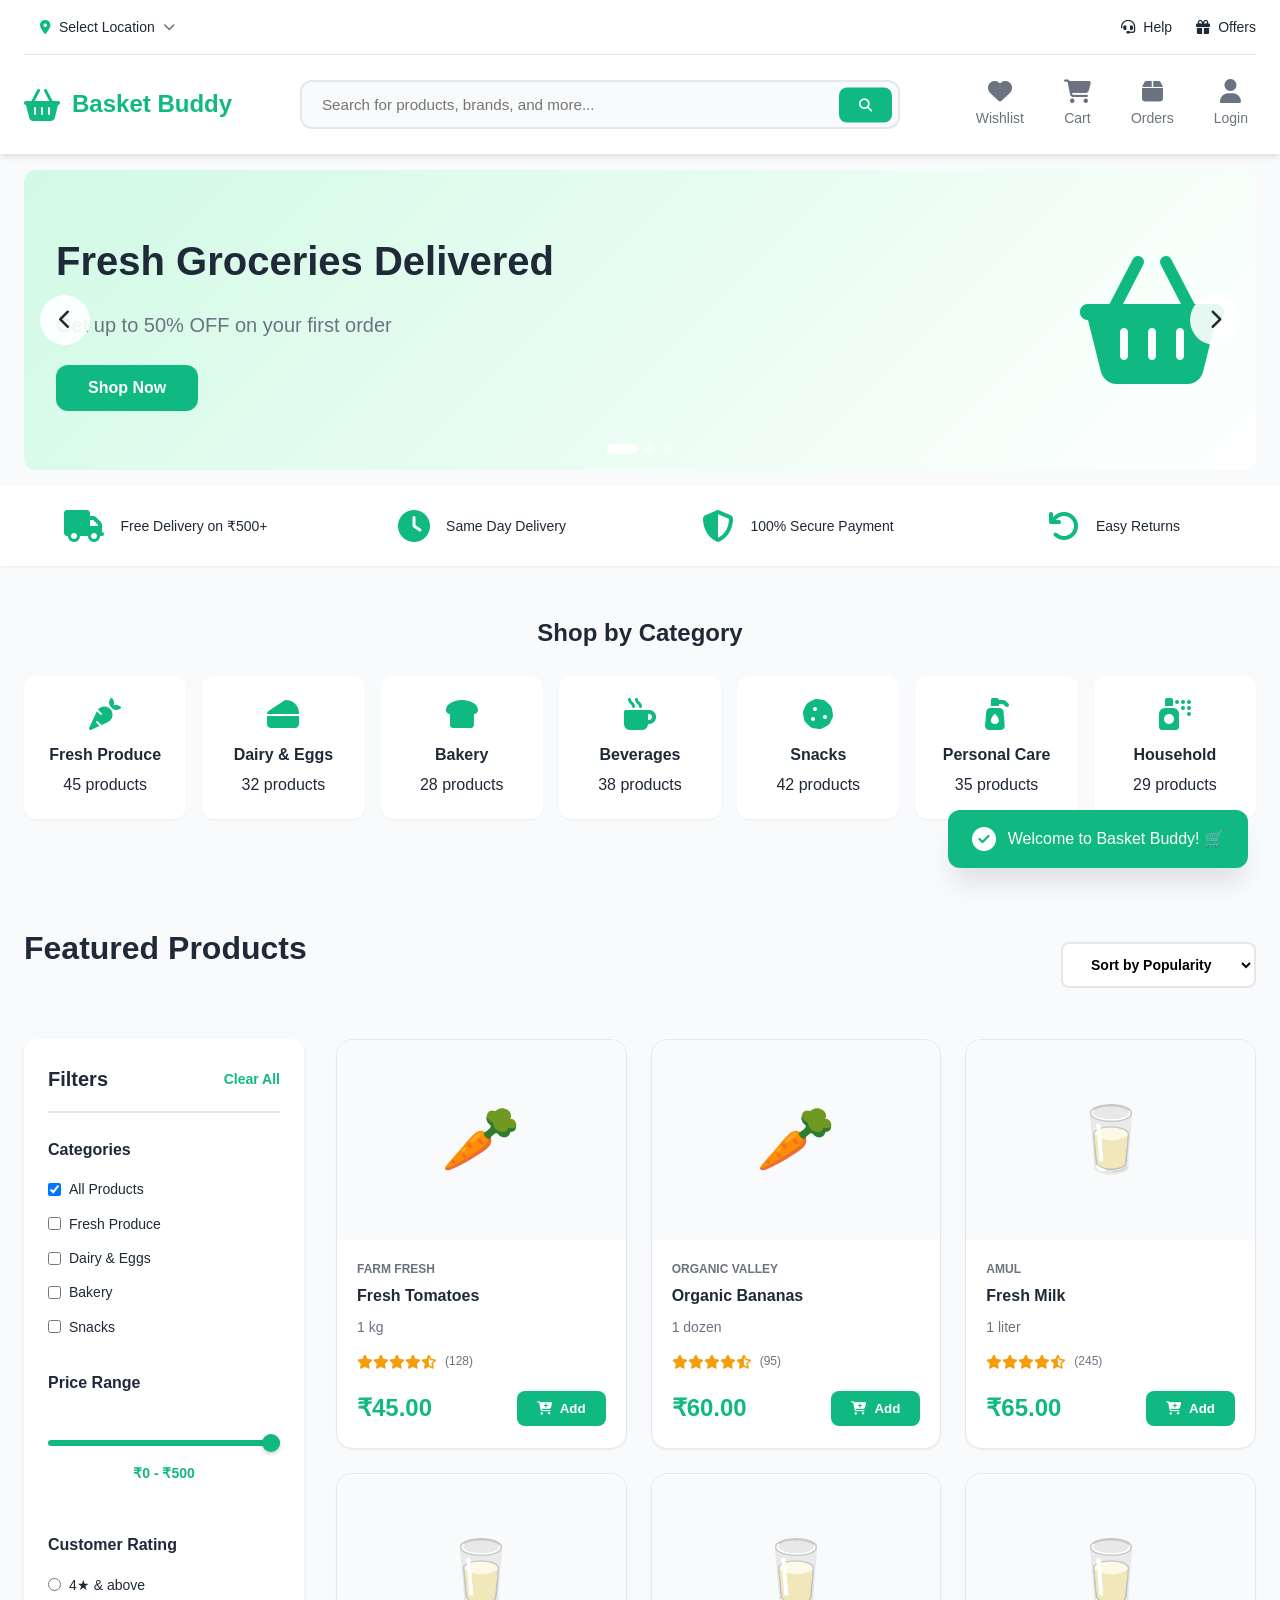
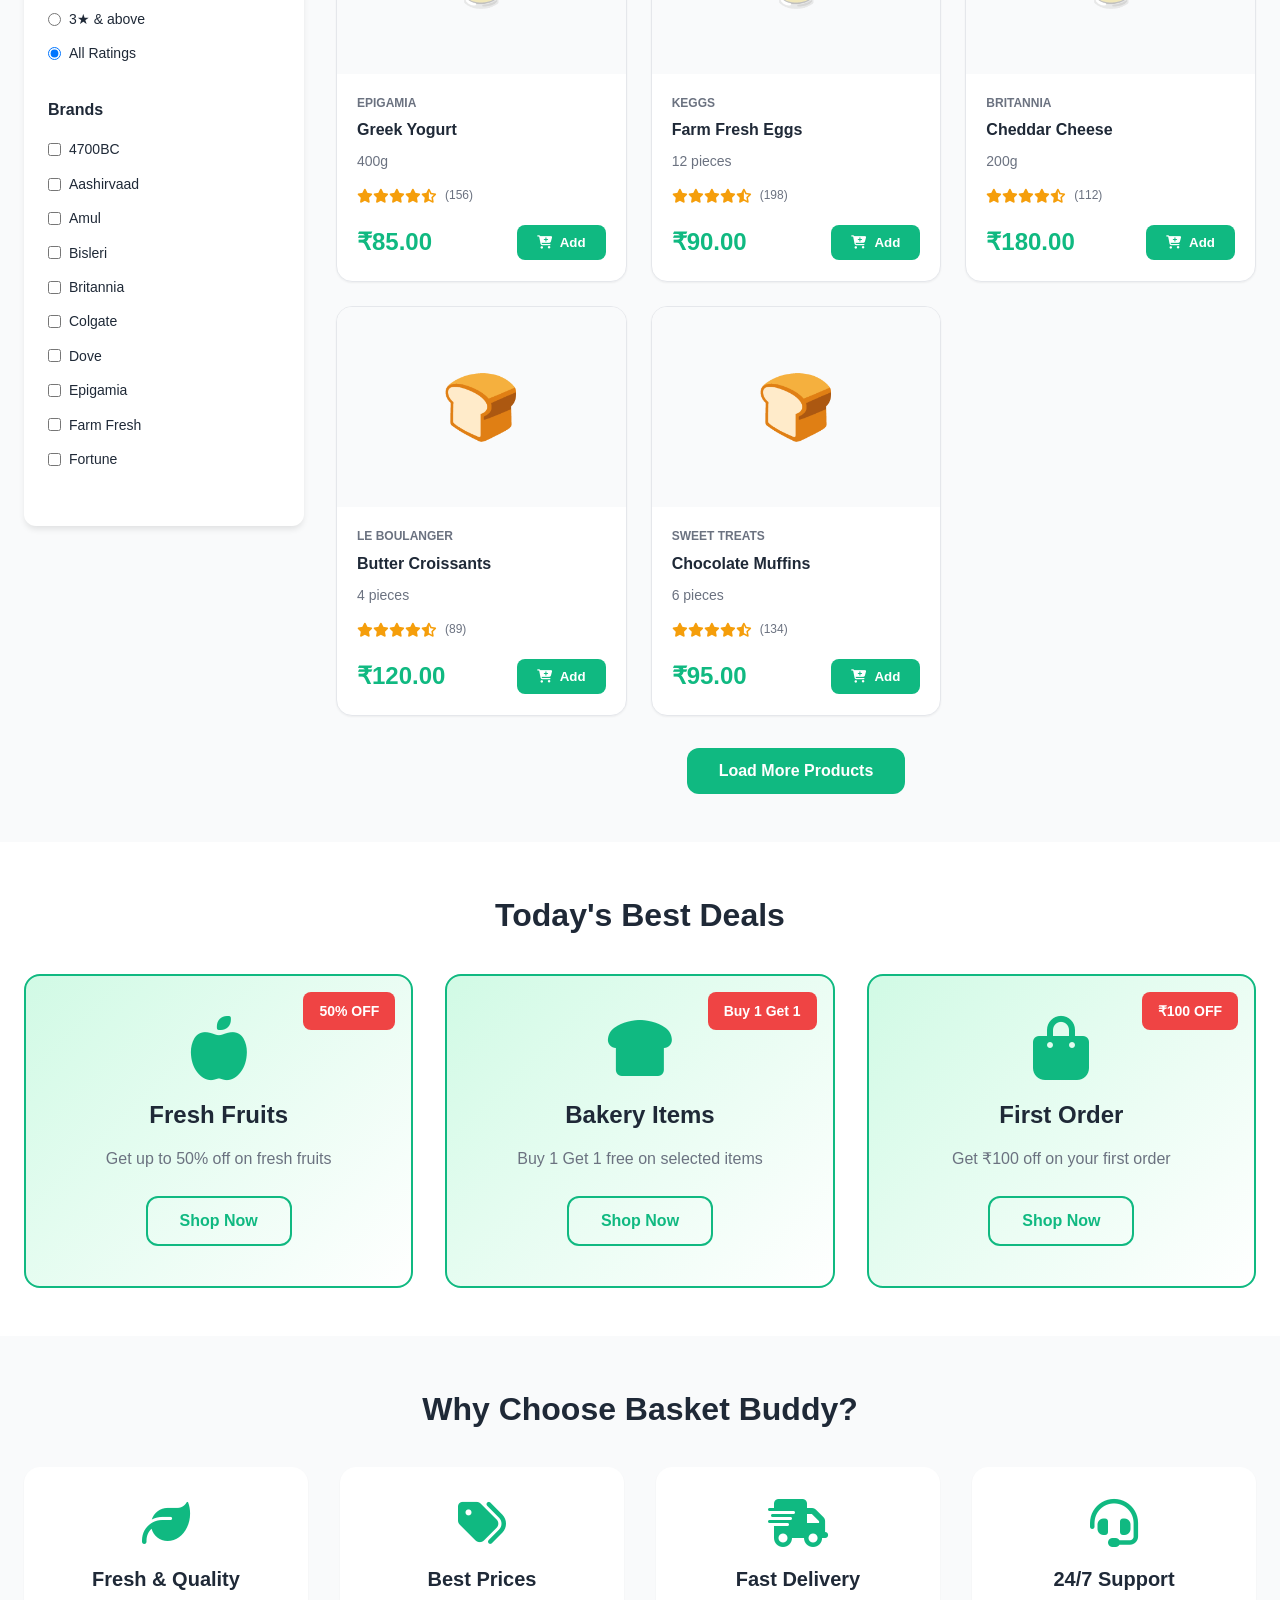
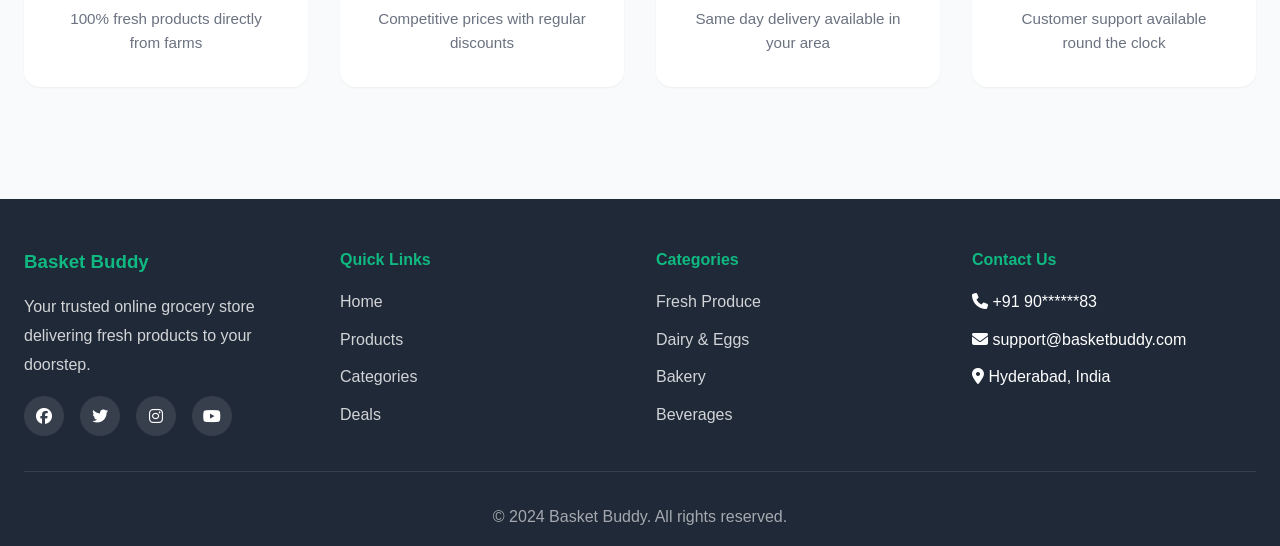
==== index.html @ c28a3bf9 "Initial commit: BasketBuddy e-commerce application" ====
<!DOCTYPE html>
<html lang="en">
<head>
    <meta charset="UTF-8">
    <meta name="viewport" content="width=device-width, initial-scale=1.0">
    <title>Basket Buddy - Your Online Grocery Store</title>
    <link rel="stylesheet" href="css/style.css">
    <link rel="stylesheet" href="css/enhanced-features.css">
    <link rel="stylesheet" href="https://cdnjs.cloudflare.com/ajax/libs/font-awesome/6.4.0/css/all.min.css">
</head>
<body>
    <!-- Header -->
    <header class="header">
        <div class="container">
            <!-- Top Bar with Location -->
            <div class="top-bar">
                <div class="location-selector" id="locationSelector">
                    <i class="fas fa-map-marker-alt"></i>
                    <span id="selectedLocation">Select Location</span>
                    <i class="fas fa-chevron-down"></i>
                </div>
                <div class="top-links">
                    <a href="#" class="top-link"><i class="fas fa-headset"></i> Help</a>
                    <a href="#" class="top-link"><i class="fas fa-gift"></i> Offers</a>
                </div>
            </div>
            
            <div class="header-content">
                <div class="logo">
                    <i class="fas fa-shopping-basket"></i>
                    <span>Basket Buddy</span>
                </div>
                
                <div class="search-bar">
                    <input type="text" id="searchInput" placeholder="Search for products, brands, and more...">
                    <button class="search-btn"><i class="fas fa-search"></i></button>
                </div>
                
                <nav class="nav-links">
                    <a href="#" class="nav-link" id="wishlistLink">
                        <i class="fas fa-heart"></i>
                        <span>Wishlist</span>
                        <span class="wishlist-badge" id="wishlistBadge">0</span>
                    </a>
                    <a href="cart.html" class="nav-link">
                        <i class="fas fa-shopping-cart"></i>
                        <span>Cart</span>
                        <span class="cart-badge" id="cartBadge">0</span>
                    </a>
                    <a href="orders.html" class="nav-link">
                        <i class="fas fa-box"></i>
                        <span>Orders</span>
                    </a>
                    <a href="#" class="nav-link" id="profileLink">
                        <i class="fas fa-user"></i>
                        <span id="userNameDisplay">Login</span>
                    </a>
                </nav>
            </div>
        </div>
    </header>

    <!-- Location Modal -->
    <div class="modal" id="locationModal">
        <div class="modal-content">
            <div class="modal-header">
                <h3>Select Your Location</h3>
                <button class="modal-close" onclick="closeLocationModal()">&times;</button>
            </div>
            <div class="modal-body">
                <div class="location-search">
                    <input type="text" id="locationSearch" placeholder="Search for area, street name...">
                    <button class="btn-primary"><i class="fas fa-search"></i></button>
                </div>
                <div class="popular-locations">
                    <h4>Popular Locations</h4>
                    <div class="location-list">
                        <div class="location-item" onclick="selectLocation('Hyderabad, Telangana')">
                            <i class="fas fa-map-marker-alt"></i>
                            <span>Hyderabad, Telangana</span>
                        </div>
                        <div class="location-item" onclick="selectLocation('Mumbai, Maharashtra')">
                            <i class="fas fa-map-marker-alt"></i>
                            <span>Mumbai, Maharashtra</span>
                        </div>
                        <div class="location-item" onclick="selectLocation('Delhi, NCR')">
                            <i class="fas fa-map-marker-alt"></i>
                            <span>Delhi, NCR</span>
                        </div>
                        <div class="location-item" onclick="selectLocation('Bangalore, Karnataka')">
                            <i class="fas fa-map-marker-alt"></i>
                            <span>Bangalore, Karnataka</span>
                        </div>
                        <div class="location-item" onclick="selectLocation('Pune, Maharashtra')">
                            <i class="fas fa-map-marker-alt"></i>
                            <span>Pune, Maharashtra</span>
                        </div>
                        <div class="location-item" onclick="selectLocation('Chennai, Tamil Nadu')">
                            <i class="fas fa-map-marker-alt"></i>
                            <span>Chennai, Tamil Nadu</span>
                        </div>
                    </div>
                </div>
            </div>
        </div>
    </div>

    <!-- Promotional Banner Carousel -->
    <section class="banner-carousel">
        <div class="container">
            <div class="carousel-container">
                <div class="carousel-track" id="carouselTrack">
                    <div class="carousel-slide active">
                        <div class="banner-content">
                            <div class="banner-text">
                                <h2>Fresh Groceries Delivered</h2>
                                <p>Get up to 50% OFF on your first order</p>
                                <button class="btn-primary">Shop Now</button>
                            </div>
                            <div class="banner-image">
                                <i class="fas fa-shopping-basket" style="font-size: 8rem; color: var(--primary-color);"></i>
                            </div>
                        </div>
                    </div>
                    <div class="carousel-slide">
                        <div class="banner-content">
                            <div class="banner-text">
                                <h2>Farm Fresh Vegetables</h2>
                                <p>Directly from farms to your doorstep</p>
                                <button class="btn-primary">Explore</button>
                            </div>
                            <div class="banner-image">
                                <i class="fas fa-carrot" style="font-size: 8rem; color: #f59e0b;"></i>
                            </div>
                        </div>
                    </div>
                    <div class="carousel-slide">
                        <div class="banner-content">
                            <div class="banner-text">
                                <h2>Premium Dairy Products</h2>
                                <p>100% pure and fresh daily essentials</p>
                                <button class="btn-primary">Buy Now</button>
                            </div>
                            <div class="banner-image">
                                <i class="fas fa-cheese" style="font-size: 8rem; color: #8b5cf6;"></i>
                            </div>
                        </div>
                    </div>
                </div>
                <button class="carousel-btn prev" onclick="moveCarousel(-1)">
                    <i class="fas fa-chevron-left"></i>
                </button>
                <button class="carousel-btn next" onclick="moveCarousel(1)">
                    <i class="fas fa-chevron-right"></i>
                </button>
                <div class="carousel-dots" id="carouselDots"></div>
            </div>
        </div>
    </section>

    <!-- Quick Features Bar -->
    <section class="quick-features">
        <div class="container">
            <div class="features-row">
                <div class="feature-item">
                    <i class="fas fa-truck"></i>
                    <span>Free Delivery on ₹500+</span>
                </div>
                <div class="feature-item">
                    <i class="fas fa-clock"></i>
                    <span>Same Day Delivery</span>
                </div>
                <div class="feature-item">
                    <i class="fas fa-shield-alt"></i>
                    <span>100% Secure Payment</span>
                </div>
                <div class="feature-item">
                    <i class="fas fa-undo"></i>
                    <span>Easy Returns</span>
                </div>
            </div>
        </div>
    </section>

    <!-- Categories Section -->
    <section class="categories-section">
        <div class="container">
            <h2 class="section-title">Shop by Category</h2>
            <div class="categories-grid" id="categoriesGrid">
                <!-- Categories will be loaded dynamically -->
                
                <div class="category-card skeleton"></div>
                <div class="category-card skeleton"></div>
                <div class="category-card skeleton"></div>
            </div>
        </div>
    </section>

    <!-- Featured Products with Filters -->
    <section class="products-section">
        <div class="container">
            <div class="section-header">
                <h2 class="section-title">Featured Products</h2>
                <div class="sort-filter-controls">
                    <button class="filter-toggle-btn" onclick="toggleFilterSidebar()">
                        <i class="fas fa-filter"></i> Filters
                    </button>
                    <div class="sort-dropdown">
                        <select id="sortSelect" onchange="sortProducts(this.value)">
                            <option value="popularity">Sort by Popularity</option>
                            <option value="price-low">Price: Low to High</option>
                            <option value="price-high">Price: High to Low</option>
                            <option value="rating">Customer Rating</option>
                            <option value="newest">Newest First</option>
                        </select>
                    </div>
                </div>
            </div>
            
            <div class="products-container">
                <!-- Filter Sidebar -->
                <aside class="filter-sidebar" id="filterSidebar">
                    <div class="filter-header">
                        <h3>Filters</h3>
                        <button class="clear-filters" onclick="clearAllFilters()">Clear All</button>
                    </div>
                    
                    <!-- Category Filter -->
                    <div class="filter-group">
                        <h4>Categories</h4>
                        <div class="filter-options" id="categoryFilters">
                            <label class="filter-option">
                                <input type="checkbox" value="all" checked onchange="filterByCategory()">
                                <span>All Products</span>
                            </label>
                            <label class="filter-option">
                                <input type="checkbox" value="1" onchange="filterByCategory()">
                                <span>Fresh Produce</span>
                            </label>
                            <label class="filter-option">
                                <input type="checkbox" value="2" onchange="filterByCategory()">
                                <span>Dairy & Eggs</span>
                            </label>
                            <label class="filter-option">
                                <input type="checkbox" value="3" onchange="filterByCategory()">
                                <span>Bakery</span>
                            </label>
                            <label class="filter-option">
                                <input type="checkbox" value="6" onchange="filterByCategory()">
                                <span>Snacks</span>
                            </label>
                        </div>
                    </div>
                    
                    <!-- Price Range Filter -->
                    <div class="filter-group">
                        <h4>Price Range</h4>
                        <div class="price-range-slider">
                            <input type="range" id="priceRange" min="0" max="500" value="500" oninput="updatePriceRange()">
                            <div class="price-range-values">
                                <span>₹0 - ₹<span id="priceValue">500</span></span>
                            </div>
                        </div>
                    </div>
                    
                    <!-- Rating Filter -->
                    <div class="filter-group">
                        <h4>Customer Rating</h4>
                        <div class="filter-options">
                            <label class="filter-option">
                                <input type="radio" name="rating" value="4" onchange="filterByRating(this.value)">
                                <span>4★ & above</span>
                            </label>
                            <label class="filter-option">
                                <input type="radio" name="rating" value="3" onchange="filterByRating(this.value)">
                                <span>3★ & above</span>
                            </label>
                            <label class="filter-option">
                                <input type="radio" name="rating" value="0" checked onchange="filterByRating(this.value)">
                                <span>All Ratings</span>
                            </label>
                        </div>
                    </div>
                    
                    <!-- Brand Filter -->
                    <div class="filter-group">
                        <h4>Brands</h4>
                        <div class="filter-options" id="brandFilters">
                            <!-- Will be populated dynamically -->
                        </div>
                    </div>
                </aside>
                
                <!-- Products Grid -->
                <div class="products-main">
                    <div class="products-grid" id="productsGrid">
                        <!-- Products will be loaded dynamically -->
                        <div class="product-card skeleton"></div>
                        <div class="product-card skeleton"></div>
                        <div class="product-card skeleton"></div>
                        <div class="product-card skeleton"></div>
                    </div>
                    <div class="load-more-container">
                        <button class="btn-primary" id="loadMoreBtn">Load More Products</button>
                    </div>
                </div>
            </div>
        </div>
    </section>
    
    <!-- Recently Viewed Products -->
    <section class="recently-viewed-section" id="recentlyViewedSection" style="display: none;">
        <div class="container">
            <h2 class="section-title">Recently Viewed</h2>
            <div class="products-slider" id="recentlyViewedGrid">
                <!-- Recently viewed products will be loaded here -->
            </div>
        </div>
    </section>

    <!-- Deals Section -->
    <section class="deals-section">
        <div class="container">
            <h2 class="section-title">Today's Best Deals</h2>
            <div class="deals-grid">
                <div class="deal-card">
                    <div class="deal-badge">50% OFF</div>
                    <i class="fas fa-apple-alt deal-icon"></i>
                    <h3>Fresh Fruits</h3>
                    <p>Get up to 50% off on fresh fruits</p>
                    <button class="btn-secondary">Shop Now</button>
                </div>
                <div class="deal-card">
                    <div class="deal-badge">Buy 1 Get 1</div>
                    <i class="fas fa-bread-slice deal-icon"></i>
                    <h3>Bakery Items</h3>
                    <p>Buy 1 Get 1 free on selected items</p>
                    <button class="btn-secondary">Shop Now</button>
                </div>
                <div class="deal-card">
                    <div class="deal-badge">₹100 OFF</div>
                    <i class="fas fa-shopping-bag deal-icon"></i>
                    <h3>First Order</h3>
                    <p>Get ₹100 off on your first order</p>
                    <button class="btn-secondary">Shop Now</button>
                </div>
            </div>
        </div>
    </section>

    <!-- Why Choose Us -->
    <section class="why-us-section">
        <div class="container">
            <h2 class="section-title">Why Choose Basket Buddy?</h2>
            <div class="features-grid">
                <div class="feature-card">
                    <i class="fas fa-leaf"></i>
                    <h3>Fresh & Quality</h3>
                    <p>100% fresh products directly from farms</p>
                </div>
                <div class="feature-card">
                    <i class="fas fa-tags"></i>
                    <h3>Best Prices</h3>
                    <p>Competitive prices with regular discounts</p>
                </div>
                <div class="feature-card">
                    <i class="fas fa-shipping-fast"></i>
                    <h3>Fast Delivery</h3>
                    <p>Same day delivery available in your area</p>
                </div>
                <div class="feature-card">
                    <i class="fas fa-headset"></i>
                    <h3>24/7 Support</h3>
                    <p>Customer support available round the clock</p>
                </div>
            </div>
        </div>
    </section>

    <!-- Footer -->
    <footer class="footer">
        <div class="container">
            <div class="footer-content">
                <div class="footer-section">
                    <h3>Basket Buddy</h3>
                    <p>Your trusted online grocery store delivering fresh products to your doorstep.</p>
                    <div class="social-links">
                        <a href="#"><i class="fab fa-facebook"></i></a>
                        <a href="#"><i class="fab fa-twitter"></i></a>
                        <a href="#"><i class="fab fa-instagram"></i></a>
                        <a href="#"><i class="fab fa-youtube"></i></a>
                    </div>
                </div>
                <div class="footer-section">
                    <h4>Quick Links</h4>
                    <ul>
                        <li><a href="#" onclick="window.scrollTo({top: 0, behavior: 'smooth'}); return false;">Home</a></li>
                        <li><a href="#" onclick="document.querySelector('.products-section').scrollIntoView({behavior: 'smooth'}); return false;">Products</a></li>
                        <li><a href="#" onclick="document.querySelector('.categories-section').scrollIntoView({behavior: 'smooth'}); return false;">Categories</a></li>
                        <li><a href="#" onclick="document.querySelector('.deals-section').scrollIntoView({behavior: 'smooth'}); return false;">Deals</a></li>
                    </ul>
                </div>
                <div class="footer-section">
                    <h4>Categories</h4>
                    <ul>
                        <li><a href="#">Fresh Produce</a></li>
                        <li><a href="#">Dairy & Eggs</a></li>
                        <li><a href="#">Bakery</a></li>
                        <li><a href="#">Beverages</a></li>
                    </ul>
                </div>
                <div class="footer-section">
                    <h4>Contact Us</h4>
                    <ul>
                        <li><i class="fas fa-phone"></i> +91 90******83</li>
                        <li><i class="fas fa-envelope"></i> support@basketbuddy.com</li>
                        <li><i class="fas fa-map-marker-alt"></i> Hyderabad, India</li>
                    </ul>
                </div>
            </div>
            <div class="footer-bottom">
                <p>&copy; 2024 Basket Buddy. All rights reserved.</p>
            </div>
        </div>
    </footer>

    <!-- Product Quick View Modal -->
    <div class="modal" id="quickViewModal">
        <div class="modal-content modal-large">
            <button class="modal-close" onclick="closeQuickView()">&times;</button>
            <div class="quick-view-content" id="quickViewContent">
                <!-- Product details will be loaded here -->
            </div>
        </div>
    </div>

    <!-- Wishlist Modal -->
    <div class="modal" id="wishlistModal">
        <div class="modal-content">
            <div class="modal-header">
                <h3><i class="fas fa-heart"></i> My Wishlist</h3>
                <button class="modal-close" onclick="closeWishlistModal()">&times;</button>
            </div>
            <div class="modal-body">
                <div class="wishlist-items" id="wishlistItems">
                    <!-- Wishlist items will be loaded here -->
                </div>
            </div>
        </div>
    </div>

    <!-- Back to Top Button -->
    <button class="back-to-top" id="backToTop" onclick="scrollToTop()">
        <i class="fas fa-arrow-up"></i>
    </button>

    <!-- Toast Notification -->
    <div class="toast" id="toast">
        <i class="fas fa-check-circle"></i>
        <span id="toastMessage">Item added to cart!</span>
    </div>

    <script src="js/config.js"></script>
    <script src="js/utils.js"></script>
    <script src="js/index.js"></script>
    <script src="js/enhanced-features.js"></script>
</body>
</html>
---- css/style.css ----
/* ===== CSS Variables ===== */
:root {
    --primary-color: #10b981;
    --primary-dark: #059669;
    --primary-light: #d1fae5;
    --secondary-color: #f59e0b;
    --accent-color: #8b5cf6;
    --text-dark: #1f2937;
    --text-light: #6b7280;
    --bg-light: #f9fafb;
    --bg-white: #ffffff;
    --border-color: #e5e7eb;
    --error-color: #ef4444;
    --success-color: #10b981;
    --shadow-sm: 0 1px 2px 0 rgba(0, 0, 0, 0.05);
    --shadow-md: 0 4px 6px -1px rgba(0, 0, 0, 0.1);
    --shadow-lg: 0 10px 15px -3px rgba(0, 0, 0, 0.1);
    --shadow-xl: 0 20px 25px -5px rgba(0, 0, 0, 0.1);
    --radius-sm: 0.375rem;
    --radius-md: 0.5rem;
    --radius-lg: 0.75rem;
    --radius-xl: 1rem;
}

/* ===== Reset & Base Styles ===== */
* {
    margin: 0;
    padding: 0;
    box-sizing: border-box;
}

body {
    font-family: 'Inter', -apple-system, BlinkMacSystemFont, 'Segoe UI', Roboto, Oxygen, Ubuntu, Cantarell, sans-serif;
    color: var(--text-dark);
    background-color: var(--bg-light);
    line-height: 1.6;
    overflow-x: hidden;
}

.container {
    max-width: 1280px;
    margin: 0 auto;
    padding: 0 1.5rem;
}

/* ===== Header ===== */
.header {
    background: var(--bg-white);
    box-shadow: var(--shadow-md);
    position: sticky;
    top: 0;
    z-index: 1000;
    animation: slideDown 0.3s ease-out;
}

@keyframes slideDown {
    from {
        transform: translateY(-100%);
        opacity: 0;
    }
    to {
        transform: translateY(0);
        opacity: 1;
    }
}

.header-content {
    display: flex;
    align-items: center;
    justify-content: space-between;
    padding: 1rem 0;
    gap: 2rem;
}

.logo {
    display: flex;
    align-items: center;
    gap: 0.75rem;
    font-size: 1.5rem;
    font-weight: 700;
    color: var(--primary-color);
    text-decoration: none;
    transition: transform 0.3s ease;
}

.logo:hover {
    transform: scale(1.05);
}

.logo i {
    font-size: 2rem;
}

/* Search Bar */
.search-bar {
    flex: 1;
    max-width: 600px;
    position: relative;
}

.search-bar input {
    width: 100%;
    padding: 0.875rem 3rem 0.875rem 1.25rem;
    border: 2px solid var(--border-color);
    border-radius: var(--radius-lg);
    font-size: 0.95rem;
    transition: all 0.3s ease;
    background: var(--bg-light);
}

.search-bar input:focus {
    outline: none;
    border-color: var(--primary-color);
    background: var(--bg-white);
    box-shadow: 0 0 0 3px var(--primary-light);
}

.search-btn {
    position: absolute;
    right: 0.5rem;
    top: 50%;
    transform: translateY(-50%);
    background: var(--primary-color);
    color: white;
    border: none;
    padding: 0.625rem 1.25rem;
    border-radius: var(--radius-md);
    cursor: pointer;
    transition: all 0.3s ease;
}

.search-btn:hover {
    background: var(--primary-dark);
    transform: translateY(-50%) scale(1.05);
}

/* Navigation */
.nav-links {
    display: flex;
    gap: 1.5rem;
    align-items: center;
}

.nav-link {
    display: flex;
    flex-direction: column;
    align-items: center;
    gap: 0.25rem;
    text-decoration: none;
    color: var(--text-light);
    font-size: 0.875rem;
    font-weight: 500;
    transition: all 0.3s ease;
    position: relative;
    padding: 0.5rem;
}

.nav-link:hover {
    color: var(--primary-color);
    transform: translateY(-2px);
}

.nav-link.active {
    color: var(--primary-color);
}

.nav-link i {
    font-size: 1.5rem;
}

.cart-badge {
    position: absolute;
    top: 0;
    right: 0;
    background: var(--error-color);
    color: white;
    font-size: 0.75rem;
    padding: 0.125rem 0.375rem;
    border-radius: 999px;
    font-weight: 600;
    min-width: 1.25rem;
    text-align: center;
}

/* ===== Hero Section ===== */
.hero {
    background: linear-gradient(135deg, var(--primary-color) 0%, var(--primary-dark) 100%);
    color: white;
    padding: 4rem 0;
    margin-bottom: 3rem;
    position: relative;
    overflow: hidden;
}

.hero::before {
    content: '';
    position: absolute;
    top: 0;
    left: 0;
    right: 0;
    bottom: 0;
    background: url('data:image/svg+xml,<svg width="100" height="100" xmlns="http://www.w3.org/2000/svg"><circle cx="50" cy="50" r="40" fill="rgba(255,255,255,0.05)"/></svg>');
    opacity: 0.1;
}

.hero-content {
    position: relative;
    z-index: 1;
    text-align: center;
    animation: fadeInUp 0.6s ease-out;
}

@keyframes fadeInUp {
    from {
        opacity: 0;
        transform: translateY(30px);
    }
    to {
        opacity: 1;
        transform: translateY(0);
    }
}

.hero-title {
    font-size: 3rem;
    font-weight: 800;
    margin-bottom: 1rem;
    line-height: 1.2;
}

.hero-subtitle {
    font-size: 1.25rem;
    margin-bottom: 2rem;
    opacity: 0.95;
}

.hero-features {
    display: flex;
    justify-content: center;
    gap: 3rem;
    flex-wrap: wrap;
}

.hero-features .feature {
    display: flex;
    align-items: center;
    gap: 0.75rem;
    font-size: 1rem;
    font-weight: 500;
}

.hero-features .feature i {
    font-size: 1.5rem;
}

/* ===== Sections ===== */
.categories-section {
    padding: 2rem 0;
}

.products-section,
.deals-section,
.why-us-section {
    padding: 3rem 0;
}

.section-title {
    font-size: 2rem;
    font-weight: 700;
    margin-bottom: 2rem;
    color: var(--text-dark);
    text-align: center;
}

.categories-section .section-title {
    font-size: 1.5rem;
    margin-bottom: 1.5rem;
}

.section-header {
    display: flex;
    justify-content: space-between;
    align-items: center;
    margin-bottom: 2rem;
    flex-wrap: wrap;
    gap: 1rem;
}

/* ===== Categories Grid ===== */
.categories-grid {
    display: grid;
    grid-template-columns: repeat(auto-fit, minmax(150px, 1fr));
    gap: 1rem;
    margin-bottom: 1.5rem;
}

.category-card {
    background: var(--bg-white);
    border-radius: var(--radius-lg);
    padding: 1.25rem;
    text-align: center;
    cursor: pointer;
    transition: all 0.3s ease;
    box-shadow: var(--shadow-sm);
    border: 2px solid transparent;
}

.category-card:hover {
    transform: translateY(-8px);
    box-shadow: var(--shadow-xl);
    border-color: var(--primary-color);
}

.category-card i {
    font-size: 2rem;
    color: var(--primary-color);
    margin-bottom: 0.75rem;
    display: block;
}

.category-card h3 {
    font-size: 1rem;
    font-weight: 600;
    margin-bottom: 0.25rem;
    color: var(--text-dark);
}

.category-card p {
    font-size: 0.75rem;
    color: var(--text-light);
    display: none;
}



/* ===== Filter Buttons ===== */
.filter-buttons {
    display: flex;
    gap: 0.75rem;
    flex-wrap: wrap;
}

.filter-btn {
    padding: 0.625rem 1.25rem;
    border: 2px solid var(--border-color);
    background: var(--bg-white);
    color: var(--text-dark);
    border-radius: var(--radius-lg);
    cursor: pointer;
    font-weight: 500;
    transition: all 0.3s ease;
}

.filter-btn:hover {
    border-color: var(--primary-color);
    color: var(--primary-color);
}

.filter-btn.active {
    background: var(--primary-color);
    color: white;
    border-color: var(--primary-color);
}

/* ===== Products Grid ===== */
.products-grid {
    display: grid;
    grid-template-columns: repeat(auto-fill, minmax(250px, 1fr));
    gap: 1.5rem;
    margin-bottom: 2rem;
}

.product-card {
    background: var(--bg-white);
    border-radius: var(--radius-xl);
    overflow: hidden;
    transition: all 0.3s ease;
    box-shadow: var(--shadow-sm);
    border: 1px solid var(--border-color);
    cursor: pointer;
    position: relative;
}

.product-card:hover {
    transform: translateY(-8px);
    box-shadow: var(--shadow-xl);
}

.product-image {
    width: 100%;
    height: 200px;
    object-fit: cover;
    background: var(--bg-light);
    display: flex;
    align-items: center;
    justify-content: center;
    font-size: 4rem;
    color: var(--primary-color);
}

.product-badge {
    position: absolute;
    top: 1rem;
    right: 1rem;
    background: var(--error-color);
    color: white;
    padding: 0.25rem 0.75rem;
    border-radius: var(--radius-md);
    font-size: 0.75rem;
    font-weight: 600;
}

.product-info {
    padding: 1.25rem;
}

.product-brand {
    font-size: 0.75rem;
    color: var(--text-light);
    text-transform: uppercase;
    font-weight: 600;
    margin-bottom: 0.25rem;
}

.product-name {
    font-size: 1rem;
    font-weight: 600;
    margin-bottom: 0.5rem;
    color: var(--text-dark);
    display: -webkit-box;
    -webkit-line-clamp: 2;
    -webkit-box-orient: vertical;
    overflow: hidden;
}

.product-unit {
    font-size: 0.875rem;
    color: var(--text-light);
    margin-bottom: 0.75rem;
}

.product-rating {
    display: flex;
    align-items: center;
    gap: 0.5rem;
    margin-bottom: 0.75rem;
}

.stars {
    color: var(--secondary-color);
    font-size: 0.875rem;
}

.rating-count {
    font-size: 0.75rem;
    color: var(--text-light);
}

.product-footer {
    display: flex;
    justify-content: space-between;
    align-items: center;
    margin-top: 1rem;
}

.product-price {
    font-size: 1.5rem;
    font-weight: 700;
    color: var(--primary-color);
}

.add-to-cart-btn {
    background: var(--primary-color);
    color: white;
    border: none;
    padding: 0.625rem 1.25rem;
    border-radius: var(--radius-md);
    cursor: pointer;
    font-weight: 600;
    transition: all 0.3s ease;
    display: flex;
    align-items: center;
    gap: 0.5rem;
}

.add-to-cart-btn:hover {
    background: var(--primary-dark);
    transform: scale(1.05);
}

.add-to-cart-btn:active {
    transform: scale(0.95);
}

/* ===== Deals Section ===== */
.deals-section {
    background: var(--bg-white);
}

.deals-grid {
    display: grid;
    grid-template-columns: repeat(auto-fit, minmax(300px, 1fr));
    gap: 2rem;
}

.deal-card {
    background: linear-gradient(135deg, var(--primary-light) 0%, var(--bg-white) 100%);
    border-radius: var(--radius-xl);
    padding: 2.5rem;
    text-align: center;
    position: relative;
    overflow: hidden;
    border: 2px solid var(--primary-color);
    transition: all 0.3s ease;
}

.deal-card:hover {
    transform: translateY(-8px);
    box-shadow: var(--shadow-xl);
}

.deal-badge {
    position: absolute;
    top: 1rem;
    right: 1rem;
    background: var(--error-color);
    color: white;
    padding: 0.5rem 1rem;
    border-radius: var(--radius-md);
    font-weight: 700;
    font-size: 0.875rem;
}

.deal-icon {
    font-size: 4rem;
    color: var(--primary-color);
    margin-bottom: 1rem;
}

.deal-card h3 {
    font-size: 1.5rem;
    margin-bottom: 0.75rem;
    color: var(--text-dark);
}

.deal-card p {
    color: var(--text-light);
    margin-bottom: 1.5rem;
}

/* ===== Why Us Section ===== */
.features-grid {
    display: grid;
    grid-template-columns: repeat(auto-fit, minmax(250px, 1fr));
    gap: 2rem;
}

.feature-card {
    background: var(--bg-white);
    border-radius: var(--radius-xl);
    padding: 2rem;
    text-align: center;
    box-shadow: var(--shadow-sm);
    transition: all 0.3s ease;
}

.feature-card:hover {
    transform: translateY(-8px);
    box-shadow: var(--shadow-lg);
}

.feature-card i {
    font-size: 3rem;
    color: var(--primary-color);
    margin-bottom: 1rem;
}

.feature-card h3 {
    font-size: 1.25rem;
    margin-bottom: 0.75rem;
    color: var(--text-dark);
}

.feature-card p {
    color: var(--text-light);
    font-size: 0.95rem;
}

/* ===== Buttons ===== */
.btn-primary,
.btn-secondary {
    padding: 0.875rem 2rem;
    border: none;
    border-radius: var(--radius-lg);
    font-weight: 600;
    cursor: pointer;
    transition: all 0.3s ease;
    font-size: 1rem;
}

.btn-primary {
    background: var(--primary-color);
    color: white;
}

.btn-primary:hover {
    background: var(--primary-dark);
    transform: translateY(-2px);
    box-shadow: var(--shadow-lg);
}

.btn-secondary {
    background: transparent;
    color: var(--primary-color);
    border: 2px solid var(--primary-color);
}

.btn-secondary:hover {
    background: var(--primary-color);
    color: white;
}

.load-more-container {
    text-align: center;
    margin-top: 2rem;
}

/* ===== Footer ===== */
.footer {
    background: var(--text-dark);
    color: white;
    padding: 3rem 0 1rem;
    margin-top: 4rem;
}

.footer-content {
    display: grid;
    grid-template-columns: repeat(auto-fit, minmax(250px, 1fr));
    gap: 2rem;
    margin-bottom: 2rem;
}

.footer-section h3,
.footer-section h4 {
    margin-bottom: 1rem;
    color: var(--primary-color);
}

.footer-section p {
    color: rgba(255, 255, 255, 0.8);
    line-height: 1.8;
}

.footer-section ul {
    list-style: none;
}

.footer-section ul li {
    margin-bottom: 0.75rem;
}

.footer-section ul li a {
    color: rgba(255, 255, 255, 0.8);
    text-decoration: none;
    transition: color 0.3s ease;
}

.footer-section ul li a:hover {
    color: var(--primary-color);
}

.social-links {
    display: flex;
    gap: 1rem;
    margin-top: 1rem;
}

.social-links a {
    width: 40px;
    height: 40px;
    border-radius: 50%;
    background: rgba(255, 255, 255, 0.1);
    display: flex;
    align-items: center;
    justify-content: center;
    color: white;
    text-decoration: none;
    transition: all 0.3s ease;
}

.social-links a:hover {
    background: var(--primary-color);
    transform: translateY(-3px);
}

.footer-bottom {
    text-align: center;
    padding-top: 2rem;
    border-top: 1px solid rgba(255, 255, 255, 0.1);
    color: rgba(255, 255, 255, 0.6);
}

/* ===== Toast Notification ===== */
.toast {
    position: fixed;
    bottom: 2rem;
    right: 2rem;
    background: var(--success-color);
    color: white;
    padding: 1rem 1.5rem;
    border-radius: var(--radius-lg);
    box-shadow: var(--shadow-xl);
    display: flex;
    align-items: center;
    gap: 0.75rem;
    transform: translateX(400px);
    transition: transform 0.3s ease;
    z-index: 9999;
}

.toast.show {
    transform: translateX(0);
}

.toast i {
    font-size: 1.5rem;
}

/* ===== Skeleton Loading ===== */
.skeleton {
    background: linear-gradient(90deg, #f0f0f0 25%, #e0e0e0 50%, #f0f0f0 75%);
    background-size: 200% 100%;
    animation: loading 1.5s infinite;
    border-radius: var(--radius-lg);
    min-height: 300px;
}

@keyframes loading {
    0% {
        background-position: 200% 0;
    }
    100% {
        background-position: -200% 0;
    }
}

/* ===== Responsive Design ===== */
@media (max-width: 768px) {
    .header-content {
        flex-direction: column;
        gap: 1rem;
    }

    .search-bar {
        max-width: 100%;
    }

    .nav-links {
        width: 100%;
        justify-content: space-around;
    }

    .hero-title {
        font-size: 2rem;
    }

    .hero-subtitle {
        font-size: 1rem;
    }

    .hero-features {
        flex-direction: column;
        gap: 1rem;
    }

    .section-header {
        flex-direction: column;
        align-items: flex-start;
    }

    .products-grid {
        grid-template-columns: repeat(auto-fill, minmax(150px, 1fr));
        gap: 1rem;
    }

    .categories-grid {
        grid-template-columns: repeat(auto-fit, minmax(150px, 1fr));
    }

    .footer-content {
        grid-template-columns: 1fr;
    }

    .toast {
        right: 1rem;
        left: 1rem;
        bottom: 1rem;
    }
}

/* ===== Utility Classes ===== */
.text-center {
    text-align: center;
}

.mt-1 { margin-top: 0.5rem; }
.mt-2 { margin-top: 1rem; }
.mt-3 { margin-top: 1.5rem; }
.mt-4 { margin-top: 2rem; }

.mb-1 { margin-bottom: 0.5rem; }
.mb-2 { margin-bottom: 1rem; }
.mb-3 { margin-bottom: 1.5rem; }
.mb-4 { margin-bottom: 2rem; }

.hidden {
    display: none !important;
}

.fade-in {
    animation: fadeIn 0.5s ease-in;
}

@keyframes fadeIn {
    from { opacity: 0; }
    to { opacity: 1; }
}

/* Made with Bob */

/* ===== Auth Pages (Login/Register) ===== */
.auth-section {
    min-height: calc(100vh - 80px);
    display: flex;
    align-items: center;
    justify-content: center;
    padding: 2rem 0;
    background: linear-gradient(135deg, var(--primary-light) 0%, var(--bg-light) 100%);
}

.auth-container {
    width: 100%;
    max-width: 480px;
}

.auth-card {
    background: var(--bg-white);
    border-radius: var(--radius-xl);
    box-shadow: var(--shadow-xl);
    padding: 2.5rem;
    animation: fadeInUp 0.5s ease-out;
}

.auth-header {
    text-align: center;
    margin-bottom: 2rem;
}

.auth-header i {
    font-size: 4rem;
    color: var(--primary-color);
    margin-bottom: 1rem;
}

.auth-header h2 {
    font-size: 1.75rem;
    color: var(--text-dark);
    margin-bottom: 0.5rem;
}

.auth-header p {
    color: var(--text-light);
    font-size: 0.95rem;
}

.auth-form {
    display: flex;
    flex-direction: column;
    gap: 1.25rem;
}

.form-group {
    display: flex;
    flex-direction: column;
    gap: 0.5rem;
}

.form-group label {
    font-weight: 600;
    color: var(--text-dark);
    font-size: 0.9rem;
    display: flex;
    align-items: center;
    gap: 0.5rem;
}

.form-group label i {
    color: var(--primary-color);
}

.form-group input {
    padding: 0.875rem 1rem;
    border: 2px solid var(--border-color);
    border-radius: var(--radius-md);
    font-size: 1rem;
    transition: all 0.3s ease;
}

.form-group input:focus {
    outline: none;
    border-color: var(--primary-color);
    box-shadow: 0 0 0 3px var(--primary-light);
}

.form-options {
    display: flex;
    justify-content: space-between;
    align-items: center;
    font-size: 0.9rem;
}

.checkbox-label {
    display: flex;
    align-items: center;
    gap: 0.5rem;
    cursor: pointer;
    color: var(--text-dark);
}

.checkbox-label input[type="checkbox"] {
    width: 1.1rem;
    height: 1.1rem;
    cursor: pointer;
}

.forgot-link {
    color: var(--primary-color);
    text-decoration: none;
    font-weight: 500;
    transition: color 0.3s ease;
}

.forgot-link:hover {
    color: var(--primary-dark);
}

.btn-full {
    width: 100%;
    justify-content: center;
}

.auth-divider {
    text-align: center;
    margin: 1.5rem 0;
    position: relative;
}

.auth-divider::before,
.auth-divider::after {
    content: '';
    position: absolute;
    top: 50%;
    width: 45%;
    height: 1px;
    background: var(--border-color);
}

.auth-divider::before {
    left: 0;
}

.auth-divider::after {
    right: 0;
}

.auth-divider span {
    background: var(--bg-white);
    padding: 0 1rem;
    color: var(--text-light);
    font-size: 0.9rem;
}

.social-login {
    display: flex;
    flex-direction: column;
    gap: 0.75rem;
}

.btn-social {
    display: flex;
    align-items: center;
    justify-content: center;
    gap: 0.75rem;
    padding: 0.875rem 1rem;
    border: 2px solid var(--border-color);
    border-radius: var(--radius-md);
    background: var(--bg-white);
    color: var(--text-dark);
    font-weight: 600;
    cursor: pointer;
    transition: all 0.3s ease;
}

.btn-social:hover {
    border-color: var(--text-dark);
    transform: translateY(-2px);
    box-shadow: var(--shadow-md);
}

.btn-social i {
    font-size: 1.25rem;
}

.btn-google:hover {
    border-color: #db4437;
    color: #db4437;
}

.btn-facebook:hover {
    border-color: #4267B2;
    color: #4267B2;
}

.auth-footer {
    text-align: center;
    margin-top: 1.5rem;
    padding-top: 1.5rem;
    border-top: 1px solid var(--border-color);
    color: var(--text-light);
}

.auth-footer a {
    color: var(--primary-color);
    text-decoration: none;
    font-weight: 600;
    transition: color 0.3s ease;
}

.auth-footer a:hover {
    color: var(--primary-dark);
}

.demo-credentials {
    margin-top: 1.5rem;
    padding: 1rem;
    background: var(--primary-light);
    border-radius: var(--radius-md);
    text-align: center;
    font-size: 0.85rem;
}

.demo-credentials p {
    margin: 0.25rem 0;
    color: var(--text-dark);
}

.demo-credentials strong {
    color: var(--primary-dark);
}

/* ===== Cart Page ===== */
.cart-section,
.orders-section {
    padding: 2rem 0;
    min-height: calc(100vh - 80px);
    display: flex;
    flex-direction: column;
}

.page-title {
    font-size: 2rem;
    color: var(--text-dark);
    margin-bottom: 2rem;
    display: flex;
    align-items: center;
    gap: 0.75rem;
}

.page-title i {
    color: var(--primary-color);
}

.empty-state {
    display: flex;
    flex-direction: column;
    align-items: center;
    justify-content: center;
    text-align: center;
    padding: 4rem 2rem;
    background: var(--bg-white);
    border-radius: var(--radius-xl);
    box-shadow: var(--shadow-md);
    animation: fadeInUp 0.5s ease-out;
    gap: 1.5rem;
    flex: 1;
    min-height: 400px;
}

.empty-icon {
    font-size: 6rem;
    color: var(--text-light);
    opacity: 0.5;
}

.empty-state h2 {
    font-size: 1.75rem;
    color: var(--text-dark);
}

.empty-state p {
    color: var(--text-light);
    font-size: 1.1rem;
    max-width: 400px;
    margin: 0;
}

.empty-state .btn-primary {
    margin-top: 1rem;
}

.cart-content {
    animation: fadeInUp 0.5s ease-out;
}

.cart-grid {
    display: grid;
    grid-template-columns: 1fr 380px;
    gap: 2rem;
    align-items: start;
}

.cart-items {
    background: var(--bg-white);
    border-radius: var(--radius-xl);
    box-shadow: var(--shadow-md);
    padding: 1.5rem;
}

.cart-header {
    display: flex;
    justify-content: space-between;
    align-items: center;
    margin-bottom: 1.5rem;
    padding-bottom: 1rem;
    border-bottom: 2px solid var(--border-color);
}

.cart-header h3 {
    font-size: 1.25rem;
    color: var(--text-dark);
}

.btn-text {
    background: none;
    border: none;
    color: var(--error-color);
    cursor: pointer;
    font-weight: 600;
    display: flex;
    align-items: center;
    gap: 0.5rem;
    transition: all 0.3s ease;
}

.btn-text:hover {
    color: #dc2626;
}

.cart-item {
    display: grid;
    grid-template-columns: 80px 1fr auto;
    gap: 1.5rem;
    padding: 1.5rem;
    border: 2px solid var(--border-color);
    border-radius: var(--radius-lg);
    margin-bottom: 1rem;
    transition: all 0.3s ease;
}

.cart-item:hover {
    border-color: var(--primary-color);
    box-shadow: var(--shadow-md);
}

.cart-item-image {
    width: 80px;
    height: 80px;
    display: flex;
    align-items: center;
    justify-content: center;
    background: var(--bg-light);
    border-radius: var(--radius-md);
    font-size: 2.5rem;
}

.cart-item-image img {
    width: 100%;
    height: 100%;
    object-fit: cover;
    border-radius: var(--radius-md);
}

.cart-item-details h4 {
    font-size: 1.1rem;
    color: var(--text-dark);
    margin-bottom: 0.25rem;
}

.cart-item-brand,
.cart-item-unit {
    font-size: 0.9rem;
    color: var(--text-light);
    margin-bottom: 0.25rem;
}

.cart-item-price {
    font-size: 1rem;
    color: var(--primary-color);
    font-weight: 600;
    margin-top: 0.5rem;
}

.cart-item-actions {
    display: flex;
    flex-direction: column;
    align-items: flex-end;
    gap: 1rem;
}

.quantity-controls {
    display: flex;
    align-items: center;
    gap: 0.5rem;
    background: var(--bg-light);
    border-radius: var(--radius-md);
    padding: 0.25rem;
}

.qty-btn {
    width: 32px;
    height: 32px;
    display: flex;
    align-items: center;
    justify-content: center;
    background: var(--bg-white);
    border: 1px solid var(--border-color);
    border-radius: var(--radius-sm);
    cursor: pointer;
    transition: all 0.3s ease;
}

.qty-btn:hover {
    background: var(--primary-color);
    color: white;
    border-color: var(--primary-color);
}

.qty-input {
    width: 50px;
    text-align: center;
    border: none;
    background: transparent;
    font-weight: 600;
    font-size: 1rem;
}

.cart-item-total {
    font-size: 1.25rem;
    color: var(--text-dark);
}

.btn-remove {
    background: none;
    border: none;
    color: var(--error-color);
    cursor: pointer;
    font-size: 1.25rem;
    transition: all 0.3s ease;
}

.btn-remove:hover {
    color: #dc2626;
    transform: scale(1.1);
}

.cart-summary {
    background: var(--bg-white);
    border-radius: var(--radius-xl);
    box-shadow: var(--shadow-md);
    padding: 1.5rem;
    position: sticky;
    top: 100px;
}

.cart-summary h3 {
    font-size: 1.25rem;
    color: var(--text-dark);
    margin-bottom: 1.5rem;
}

.summary-row {
    display: flex;
    justify-content: space-between;
    align-items: center;
    padding: 0.75rem 0;
    color: var(--text-dark);
}

.summary-row.discount {
    color: var(--success-color);
}

.summary-row.total {
    font-size: 1.25rem;
    font-weight: 700;
    padding-top: 1rem;
}

.summary-divider {
    height: 2px;
    background: var(--border-color);
    margin: 1rem 0;
}

.promo-code {
    display: flex;
    gap: 0.5rem;
    margin-top: 1.5rem;
}

.promo-code input {
    flex: 1;
    padding: 0.75rem;
    border: 2px solid var(--border-color);
    border-radius: var(--radius-md);
    font-size: 0.95rem;
}

.promo-code input:focus {
    outline: none;
    border-color: var(--primary-color);
}

.delivery-info {
    display: flex;
    align-items: center;
    gap: 1rem;
    margin-top: 1.5rem;
    padding: 1rem;
    background: var(--primary-light);
    border-radius: var(--radius-md);
}

.delivery-info i {
    font-size: 2rem;
    color: var(--primary-color);
}

.delivery-info strong {
    display: block;
    color: var(--text-dark);
    margin-bottom: 0.25rem;
}

.delivery-info p {
    font-size: 0.9rem;
    color: var(--text-light);
    margin: 0;
}

/* ===== Orders Page ===== */
.orders-filter {
    display: flex;
    gap: 0.75rem;
    margin-bottom: 2rem;
    flex-wrap: wrap;
}

.orders-list {
    display: flex;
    flex-direction: column;
    gap: 1.5rem;
}

.order-card {
    background: var(--bg-white);
    border-radius: var(--radius-xl);
    box-shadow: var(--shadow-md);
    padding: 1.5rem;
    cursor: pointer;
    transition: all 0.3s ease;
    animation: fadeInUp 0.5s ease-out;
}

.order-card:hover {
    box-shadow: var(--shadow-lg);
    transform: translateY(-2px);
}

.order-header {
    display: flex;
    justify-content: space-between;
    align-items: start;
    margin-bottom: 1rem;
    padding-bottom: 1rem;
    border-bottom: 2px solid var(--border-color);
}

.order-info h3 {
    font-size: 1.25rem;
    color: var(--text-dark);
    margin-bottom: 0.5rem;
}

.order-date {
    color: var(--text-light);
    font-size: 0.9rem;
    display: flex;
    align-items: center;
    gap: 0.5rem;
}

.order-status {
    padding: 0.5rem 1rem;
    border-radius: var(--radius-md);
    font-weight: 600;
    font-size: 0.9rem;
    display: flex;
    align-items: center;
    gap: 0.5rem;
}

.status-pending {
    background: #fef3c7;
    color: #92400e;
}

.status-processing {
    background: #dbeafe;
    color: #1e40af;
}

.status-shipped {
    background: #e0e7ff;
    color: #4338ca;
}

.status-delivered {
    background: #d1fae5;
    color: #065f46;
}

.status-cancelled {
    background: #fee2e2;
    color: #991b1b;
}

.order-items {
    margin-bottom: 1rem;
}

.order-items p {
    color: var(--text-dark);
    margin-bottom: 0.5rem;
}

.order-items-preview {
    display: flex;
    flex-wrap: wrap;
    gap: 0.5rem;
}

.item-preview {
    padding: 0.25rem 0.75rem;
    background: var(--bg-light);
    border-radius: var(--radius-sm);
    font-size: 0.85rem;
    color: var(--text-dark);
}

.more-items {
    padding: 0.25rem 0.75rem;
    background: var(--primary-light);
    border-radius: var(--radius-sm);
    font-size: 0.85rem;
    color: var(--primary-dark);
    font-weight: 600;
}

.order-footer {
    display: flex;
    justify-content: space-between;
    align-items: center;
}

.order-total {
    display: flex;
    flex-direction: column;
    gap: 0.25rem;
}

.order-total span {
    color: var(--text-light);
    font-size: 0.9rem;
}

.order-total strong {
    font-size: 1.5rem;
    color: var(--primary-color);
}

/* ===== Modal ===== */
.modal {
    display: none;
    position: fixed;
    top: 0;
    left: 0;
    width: 100%;
    height: 100%;
    background: rgba(0, 0, 0, 0.5);
    z-index: 2000;
    align-items: center;
    justify-content: center;
    padding: 1rem;
    animation: fadeIn 0.3s ease-out;
}

.modal-content {
    background: var(--bg-white);
    border-radius: var(--radius-xl);
    max-width: 800px;
    width: 100%;
    max-height: 90vh;
    overflow-y: auto;
    animation: slideUp 0.3s ease-out;
}

@keyframes slideUp {
    from {
        transform: translateY(50px);
        opacity: 0;
    }
    to {
        transform: translateY(0);
        opacity: 1;
    }
}

.modal-header {
    display: flex;
    justify-content: space-between;
    align-items: center;
    padding: 1.5rem;
    border-bottom: 2px solid var(--border-color);
}

.modal-header h2 {
    font-size: 1.5rem;
    color: var(--text-dark);
}

.modal-close {
    background: none;
    border: none;
    font-size: 1.5rem;
    color: var(--text-light);
    cursor: pointer;
    transition: all 0.3s ease;
}

.modal-close:hover {
    color: var(--text-dark);
    transform: rotate(90deg);
}

.modal-body {
    padding: 1.5rem;
}

.order-details {
    display: flex;
    flex-direction: column;
    gap: 1.5rem;
}

.detail-section {
    padding: 1rem;
    background: var(--bg-light);
    border-radius: var(--radius-lg);
}

.detail-section h3 {
    font-size: 1.1rem;
    color: var(--text-dark);
    margin-bottom: 1rem;
}

.detail-row {
    display: flex;
    justify-content: space-between;
    align-items: center;
    padding: 0.5rem 0;
}

.order-items-list {
    display: flex;
    flex-direction: column;
    gap: 0.75rem;
}

.order-item-row {
    display: grid;
    grid-template-columns: 1fr auto auto;
    gap: 1rem;
    padding: 0.75rem;
    background: var(--bg-white);
    border-radius: var(--radius-md);
}

.order-item-row .item-info strong {
    display: block;
    color: var(--text-dark);
    margin-bottom: 0.25rem;
}

.order-item-row .item-info p {
    font-size: 0.85rem;
    color: var(--text-light);
    margin: 0;
}

.order-item-row .item-quantity,
.order-item-row .item-price {
    display: flex;
    align-items: center;
    font-weight: 600;
    color: var(--text-dark);
}

.order-actions {
    display: flex;
    gap: 1rem;
    justify-content: flex-end;
}

/* ===== Responsive Design ===== */
@media (max-width: 1024px) {
    .cart-grid {
        grid-template-columns: 1fr;
    }
    
    .cart-summary {
        position: static;
    }
}

@media (max-width: 768px) {
    .auth-card {
        padding: 1.5rem;
    }
    
    .cart-item {
        grid-template-columns: 60px 1fr;
        gap: 1rem;
    }
    
    .cart-item-actions {
        grid-column: 1 / -1;
        flex-direction: row;
        justify-content: space-between;
        align-items: center;
    }
    
    .order-header {
        flex-direction: column;
        gap: 1rem;
        align-items: start;
    }
    
    .order-footer {
        flex-direction: column;
        gap: 1rem;
        align-items: stretch;
    }
    
    .order-item-row {
        grid-template-columns: 1fr;
        gap: 0.5rem;
    }
}

@media (max-width: 480px) {
    .page-title {
        font-size: 1.5rem;
    }
    
    .empty-icon {
        font-size: 4rem;
    }
    
    .empty-state h2 {
        font-size: 1.5rem;
    }
    
    .social-login {
        gap: 0.5rem;
    }
    
    .btn-social {
        font-size: 0.9rem;
        padding: 0.75rem;
    }
}

/* ===== User Menu Dropdown ===== */
.user-menu {
    position: fixed;
    background: var(--bg-white);
    border-radius: var(--radius-lg);
    box-shadow: var(--shadow-xl);
    padding: 0.5rem;
    min-width: 250px;
    z-index: 2000;
    animation: slideDown 0.2s ease-out;
}

.user-menu-header {
    display: flex;
    align-items: center;
    gap: 0.75rem;
    padding: 0.75rem;
}

.user-menu-header i {
    font-size: 2.5rem;
    color: var(--primary-color);
}

.user-menu-header strong {
    display: block;
    color: var(--text-dark);
    font-size: 1rem;
}

.user-menu-header p {
    font-size: 0.85rem;
    color: var(--text-light);
    margin: 0;
}

.user-menu-divider {
    height: 1px;
    background: var(--border-color);
    margin: 0.5rem 0;
}

.user-menu-item {
    width: 100%;
    display: flex;
    align-items: center;
    gap: 0.75rem;
    padding: 0.75rem;
    border: none;
    background: transparent;
    color: var(--text-dark);
    font-size: 0.95rem;
    font-weight: 500;
    cursor: pointer;
    border-radius: var(--radius-md);
    transition: all 0.3s ease;
    text-align: left;
}

.user-menu-item:hover {
    background: var(--bg-light);
    color: var(--error-color);
}

.user-menu-item i {
    font-size: 1.1rem;
}
---- css/enhanced-features.css ----
/* ===== Enhanced Features CSS for Basket Buddy ===== */

/* ===== Top Bar ===== */
.top-bar {
    display: flex;
    justify-content: space-between;
    align-items: center;
    padding: 0.5rem 0;
    border-bottom: 1px solid var(--border-color);
    font-size: 0.875rem;
}

.location-selector {
    display: flex;
    align-items: center;
    gap: 0.5rem;
    cursor: pointer;
    padding: 0.5rem 1rem;
    border-radius: var(--radius-md);
    transition: background 0.3s ease;
}

.location-selector:hover {
    background: var(--bg-light);
}

.location-selector i:first-child {
    color: var(--primary-color);
}

.location-selector i:last-child {
    font-size: 0.75rem;
    color: var(--text-light);
}

.top-links {
    display: flex;
    gap: 1.5rem;
}

.top-link {
    display: flex;
    align-items: center;
    gap: 0.5rem;
    color: var(--text-dark);
    text-decoration: none;
    transition: color 0.3s ease;
}

.top-link:hover {
    color: var(--primary-color);
}

/* ===== Wishlist Badge ===== */
.wishlist-badge {
    position: absolute;
    top: -5px;
    right: -5px;
    background: var(--error-color);
    color: white;
    font-size: 0.75rem;
    padding: 0.125rem 0.375rem;
    border-radius: 10px;
    font-weight: 600;
}

/* ===== Banner Carousel ===== */
.banner-carousel {
    margin-top: 1rem;
    overflow: hidden;
}

.carousel-container {
    position: relative;
    border-radius: var(--radius-lg);
    overflow: hidden;
}

.carousel-track {
    display: flex;
    transition: transform 0.5s ease-in-out;
}

.carousel-slide {
    min-width: 100%;
    display: none;
}

.carousel-slide.active {
    display: block;
}

.banner-content {
    display: flex;
    align-items: center;
    justify-content: space-between;
    background: linear-gradient(135deg, var(--primary-light) 0%, #fff 100%);
    padding: 3rem 2rem;
    min-height: 300px;
}

.banner-text h2 {
    font-size: 2.5rem;
    color: var(--text-dark);
    margin-bottom: 1rem;
}

.banner-text p {
    font-size: 1.25rem;
    color: var(--text-light);
    margin-bottom: 1.5rem;
}

.banner-image {
    flex-shrink: 0;
}

.carousel-btn {
    position: absolute;
    top: 50%;
    transform: translateY(-50%);
    background: rgba(255, 255, 255, 0.9);
    border: none;
    width: 50px;
    height: 50px;
    border-radius: 50%;
    cursor: pointer;
    display: flex;
    align-items: center;
    justify-content: center;
    font-size: 1.25rem;
    color: var(--text-dark);
    transition: all 0.3s ease;
    z-index: 10;
}

.carousel-btn:hover {
    background: white;
    box-shadow: var(--shadow-lg);
}

.carousel-btn.prev {
    left: 1rem;
}

.carousel-btn.next {
    right: 1rem;
}

.carousel-dots {
    position: absolute;
    bottom: 1rem;
    left: 50%;
    transform: translateX(-50%);
    display: flex;
    gap: 0.5rem;
    z-index: 10;
}

.carousel-dot {
    width: 10px;
    height: 10px;
    border-radius: 50%;
    background: rgba(255, 255, 255, 0.5);
    cursor: pointer;
    transition: all 0.3s ease;
}

.carousel-dot.active {
    background: white;
    width: 30px;
    border-radius: 5px;
}

/* ===== Quick Features Bar ===== */
.quick-features {
    background: white;
    padding: 1.5rem 0;
    margin: 1rem 0;
    box-shadow: var(--shadow-sm);
}

.features-row {
    display: grid;
    grid-template-columns: repeat(auto-fit, minmax(200px, 1fr));
    gap: 2rem;
}

.feature-item {
    display: flex;
    align-items: center;
    gap: 1rem;
    justify-content: center;
}

.feature-item i {
    font-size: 2rem;
    color: var(--primary-color);
}

.feature-item span {
    font-size: 0.875rem;
    color: var(--text-dark);
}

/* ===== Filter Sidebar ===== */
.products-container {
    display: grid;
    grid-template-columns: 280px 1fr;
    gap: 2rem;
    margin-top: 2rem;
}

.filter-sidebar {
    background: white;
    padding: 1.5rem;
    border-radius: var(--radius-lg);
    box-shadow: var(--shadow-md);
    height: fit-content;
    position: sticky;
    top: 100px;
}

.filter-header {
    display: flex;
    justify-content: space-between;
    align-items: center;
    margin-bottom: 1.5rem;
    padding-bottom: 1rem;
    border-bottom: 2px solid var(--border-color);
}

.filter-header h3 {
    font-size: 1.25rem;
    color: var(--text-dark);
}

.clear-filters {
    background: none;
    border: none;
    color: var(--primary-color);
    cursor: pointer;
    font-size: 0.875rem;
    font-weight: 600;
}

.clear-filters:hover {
    text-decoration: underline;
}

.filter-group {
    margin-bottom: 2rem;
}

.filter-group h4 {
    font-size: 1rem;
    margin-bottom: 1rem;
    color: var(--text-dark);
}

.filter-options {
    display: flex;
    flex-direction: column;
    gap: 0.75rem;
}

.filter-option {
    display: flex;
    align-items: center;
    gap: 0.5rem;
    cursor: pointer;
    font-size: 0.875rem;
}

.filter-option input[type="checkbox"],
.filter-option input[type="radio"] {
    cursor: pointer;
}

.filter-option:hover span {
    color: var(--primary-color);
}

/* ===== Price Range Slider ===== */
.price-range-slider {
    padding: 1rem 0;
}

.price-range-slider input[type="range"] {
    width: 100%;
    margin: 0.5rem 0;
    height: 6px;
    border-radius: 5px;
    background: linear-gradient(to right, var(--primary-color) 0%, var(--primary-color) 100%, #ddd 100%);
    outline: none;
    -webkit-appearance: none;
}

.price-range-slider input[type="range"]::-webkit-slider-thumb {
    -webkit-appearance: none;
    appearance: none;
    width: 18px;
    height: 18px;
    border-radius: 50%;
    background: var(--primary-color);
    cursor: pointer;
    box-shadow: 0 2px 4px rgba(0,0,0,0.2);
}

.price-range-slider input[type="range"]::-moz-range-thumb {
    width: 18px;
    height: 18px;
    border-radius: 50%;
    background: var(--primary-color);
    cursor: pointer;
    border: none;
    box-shadow: 0 2px 4px rgba(0,0,0,0.2);
}

.price-range-values {
    display: flex;
    justify-content: center;
    font-size: 0.875rem;
    font-weight: 600;
    color: var(--primary-color);
    margin-top: 0.5rem;
}

/* ===== Sort and Filter Controls ===== */
.sort-filter-controls {
    display: flex;
    gap: 1rem;
    align-items: center;
}

.filter-toggle-btn {
    display: none;
    padding: 0.75rem 1.5rem;
    background: white;
    border: 2px solid var(--border-color);
    border-radius: var(--radius-md);
    cursor: pointer;
    font-weight: 600;
    transition: all 0.3s ease;
}

.filter-toggle-btn:hover {
    border-color: var(--primary-color);
    color: var(--primary-color);
}

.sort-dropdown select {
    padding: 0.75rem 1.5rem;
    border: 2px solid var(--border-color);
    border-radius: var(--radius-md);
    background: white;
    cursor: pointer;
    font-size: 0.875rem;
    font-weight: 600;
    transition: all 0.3s ease;
}

.sort-dropdown select:hover,
.sort-dropdown select:focus {
    border-color: var(--primary-color);
    outline: none;
}

.products-main {
    flex: 1;
}

/* ===== Location Modal ===== */
.modal {
    display: none;
    position: fixed;
    top: 0;
    left: 0;
    width: 100%;
    height: 100%;
    background: rgba(0, 0, 0, 0.5);
    z-index: 2000;
    align-items: center;
    justify-content: center;
}

.modal.active {
    display: flex;
}

.modal-content {
    background: white;
    border-radius: var(--radius-lg);
    max-width: 500px;
    width: 90%;
    max-height: 80vh;
    overflow-y: auto;
    animation: modalSlideIn 0.3s ease-out;
}

.modal-large {
    max-width: 900px;
}

@keyframes modalSlideIn {
    from {
        transform: translateY(-50px);
        opacity: 0;
    }
    to {
        transform: translateY(0);
        opacity: 1;
    }
}

.modal-header {
    display: flex;
    justify-content: space-between;
    align-items: center;
    padding: 1.5rem;
    border-bottom: 1px solid var(--border-color);
}

.modal-header h3 {
    font-size: 1.5rem;
    color: var(--text-dark);
}

.modal-close {
    background: none;
    border: none;
    font-size: 2rem;
    cursor: pointer;
    color: var(--text-light);
    transition: color 0.3s ease;
}

.modal-close:hover {
    color: var(--text-dark);
}

.modal-body {
    padding: 1.5rem;
}

.location-search {
    display: flex;
    gap: 0.5rem;
    margin-bottom: 1.5rem;
}

.location-search input {
    flex: 1;
    padding: 0.75rem;
    border: 2px solid var(--border-color);
    border-radius: var(--radius-md);
    font-size: 1rem;
}

.location-search input:focus {
    outline: none;
    border-color: var(--primary-color);
}

.popular-locations h4 {
    margin-bottom: 1rem;
    color: var(--text-dark);
}

.location-list {
    display: flex;
    flex-direction: column;
    gap: 0.5rem;
}

.location-item {
    display: flex;
    align-items: center;
    gap: 1rem;
    padding: 1rem;
    border: 1px solid var(--border-color);
    border-radius: var(--radius-md);
    cursor: pointer;
    transition: all 0.3s ease;
}

.location-item:hover {
    border-color: var(--primary-color);
    background: var(--primary-light);
}

.location-item i {
    color: var(--primary-color);
}

/* ===== Quick View Modal ===== */
.quick-view-content {
    display: grid;
    grid-template-columns: 1fr 1fr;
    gap: 2rem;
    padding: 2rem;
}

.quick-view-image {
    display: flex;
    align-items: center;
    justify-content: center;
    background: var(--bg-light);
    border-radius: var(--radius-lg);
    padding: 2rem;
}

.quick-view-image i {
    font-size: 10rem;
    color: var(--primary-color);
}

.quick-view-details h2 {
    font-size: 1.75rem;
    margin-bottom: 0.5rem;
}

.quick-view-brand {
    color: var(--text-light);
    margin-bottom: 1rem;
}

.quick-view-price {
    font-size: 2rem;
    color: var(--primary-color);
    font-weight: 700;
    margin: 1rem 0;
}

.quick-view-rating {
    display: flex;
    align-items: center;
    gap: 0.5rem;
    margin-bottom: 1rem;
}

.quick-view-description {
    color: var(--text-light);
    line-height: 1.8;
    margin: 1rem 0;
}

.quick-view-actions {
    display: flex;
    gap: 1rem;
    margin-top: 2rem;
}

.quick-view-actions button {
    flex: 1;
}

/* ===== Wishlist Items ===== */
.wishlist-items {
    display: flex;
    flex-direction: column;
    gap: 1rem;
}

.wishlist-item {
    display: flex;
    gap: 1rem;
    padding: 1rem;
    border: 1px solid var(--border-color);
    border-radius: var(--radius-md);
    transition: all 0.3s ease;
}

.wishlist-item:hover {
    box-shadow: var(--shadow-md);
}

.wishlist-item-image {
    width: 80px;
    height: 80px;
    display: flex;
    align-items: center;
    justify-content: center;
    background: var(--bg-light);
    border-radius: var(--radius-md);
}

.wishlist-item-image i {
    font-size: 2rem;
    color: var(--primary-color);
}

.wishlist-item-details {
    flex: 1;
}

.wishlist-item-details h4 {
    margin-bottom: 0.5rem;
}

.wishlist-item-price {
    color: var(--primary-color);
    font-weight: 700;
    font-size: 1.25rem;
}

.wishlist-item-actions {
    display: flex;
    flex-direction: column;
    gap: 0.5rem;
}

/* ===== Recently Viewed Section ===== */
.recently-viewed-section {
    padding: 2rem 0;
    background: white;
    margin-top: 2rem;
}

.products-slider {
    display: grid;
    grid-template-columns: repeat(auto-fill, minmax(200px, 1fr));
    gap: 1rem;
    overflow-x: auto;
}

/* ===== Responsive Design ===== */
@media (max-width: 1024px) {
    .products-container {
        grid-template-columns: 1fr;
    }
    
    .filter-sidebar {
        display: none;
        position: fixed;
        top: 0;
        left: 0;
        width: 100%;
        height: 100%;
        z-index: 1500;
        overflow-y: auto;
    }
    
    .filter-sidebar.active {
        display: block;
    }
    
    .filter-toggle-btn {
        display: flex;
        align-items: center;
        gap: 0.5rem;
    }
    
    .quick-view-content {
        grid-template-columns: 1fr;
    }
}

@media (max-width: 768px) {
    .top-bar {
        flex-direction: column;
        gap: 0.5rem;
    }
    
    .banner-content {
        flex-direction: column;
        text-align: center;
        padding: 2rem 1rem;
    }
    
    .banner-text h2 {
        font-size: 1.75rem;
    }
    
    .banner-text p {
        font-size: 1rem;
    }
    
    .features-row {
        grid-template-columns: 1fr 1fr;
    }
    
    .carousel-btn {
        width: 40px;
        height: 40px;
        font-size: 1rem;
    }
}

@media (max-width: 480px) {
    .features-row {
        grid-template-columns: 1fr;
    }
    
    .sort-filter-controls {
        flex-direction: column;
        width: 100%;
    }
    
    .filter-toggle-btn,
    .sort-dropdown select {
        width: 100%;
    }
}

/* ===== Animations ===== */
@keyframes fadeIn {
    from {
        opacity: 0;
        transform: translateY(20px);
    }
    to {
        opacity: 1;
        transform: translateY(0);
    }
}

.fade-in {
    animation: fadeIn 0.6s ease-out;
}

/* Made with Bob */

/* ===== Back to Top Button ===== */
.back-to-top {
    position: fixed;
    bottom: 2rem;
    right: 2rem;
    width: 50px;
    height: 50px;
    background: var(--primary-color);
    color: white;
    border: none;
    border-radius: 50%;
    cursor: pointer;
    display: none;
    align-items: center;
    justify-content: center;
    font-size: 1.25rem;
    box-shadow: var(--shadow-lg);
    transition: all 0.3s ease;
    z-index: 1000;
}

.back-to-top.show {
    display: flex;
}

.back-to-top:hover {
    background: var(--primary-dark);
    transform: translateY(-5px);
    box-shadow: var(--shadow-xl);
}

.back-to-top:active {
    transform: translateY(-2px);
}
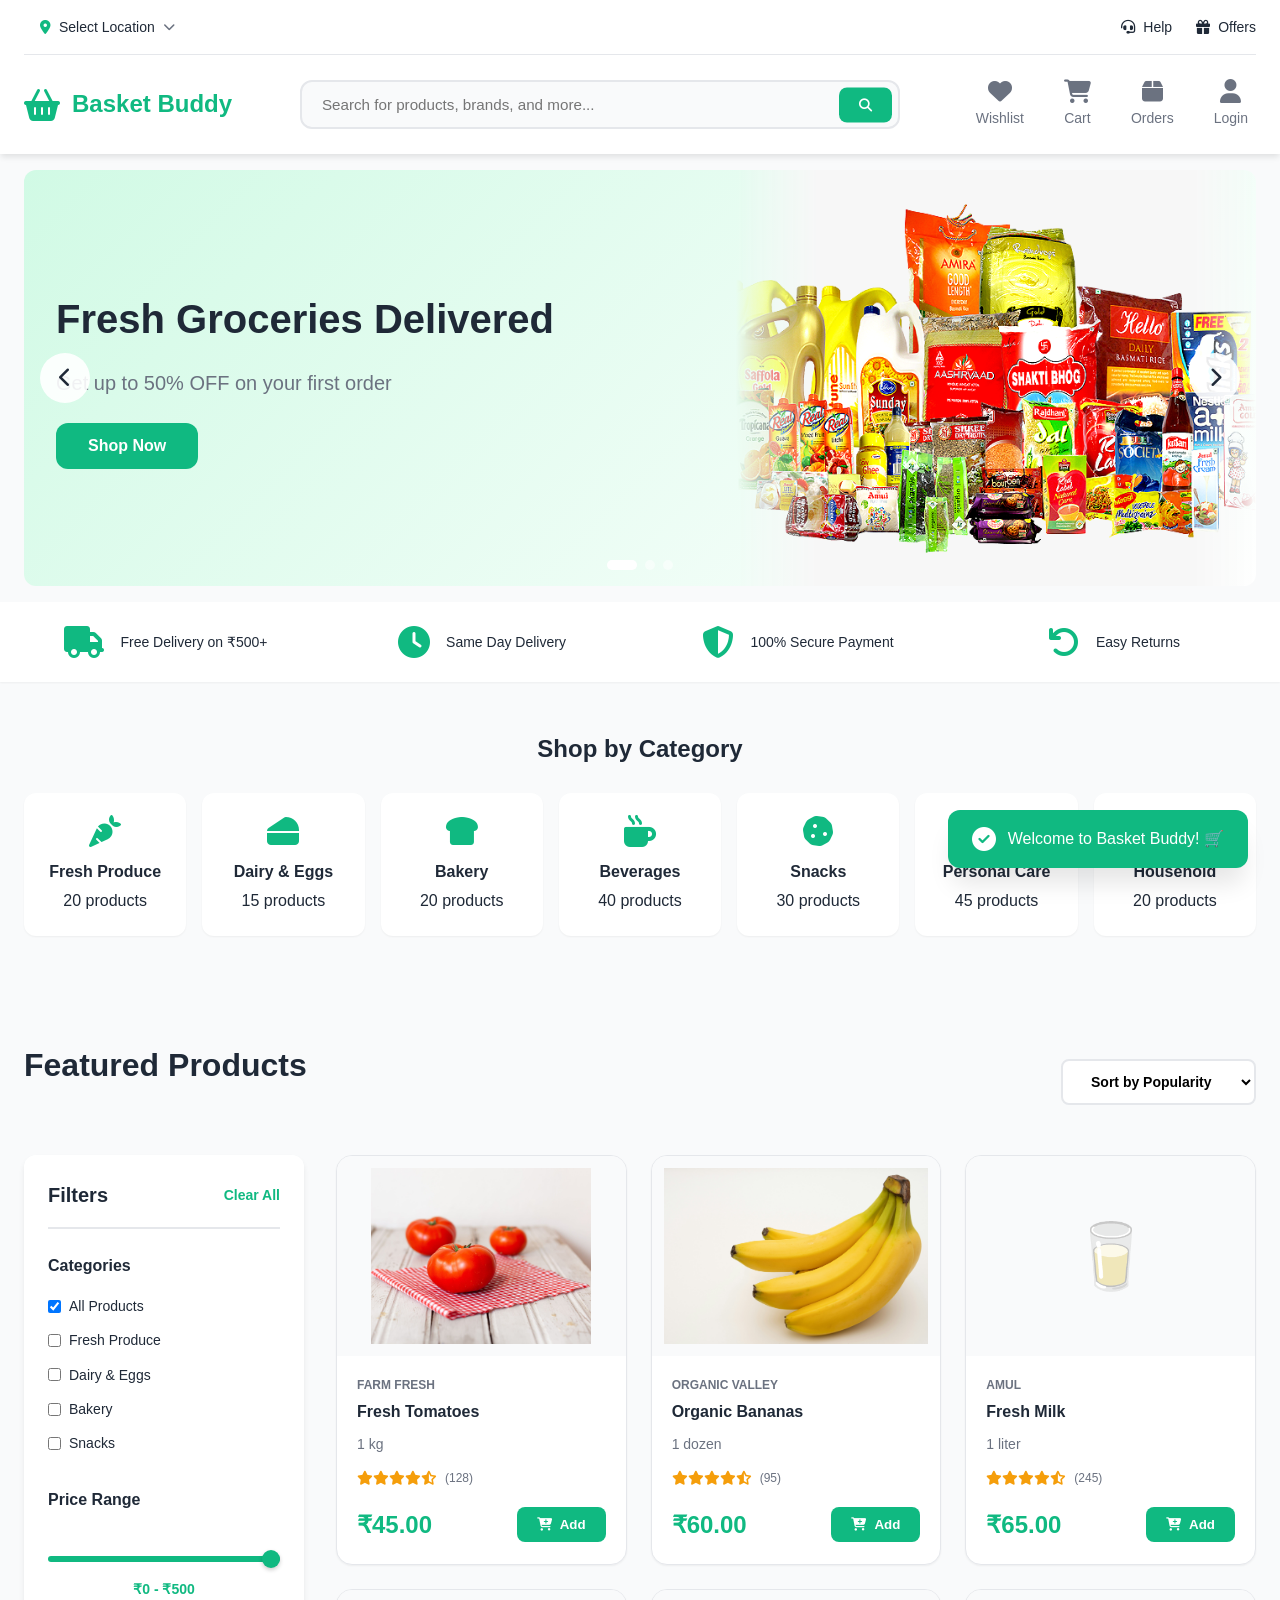
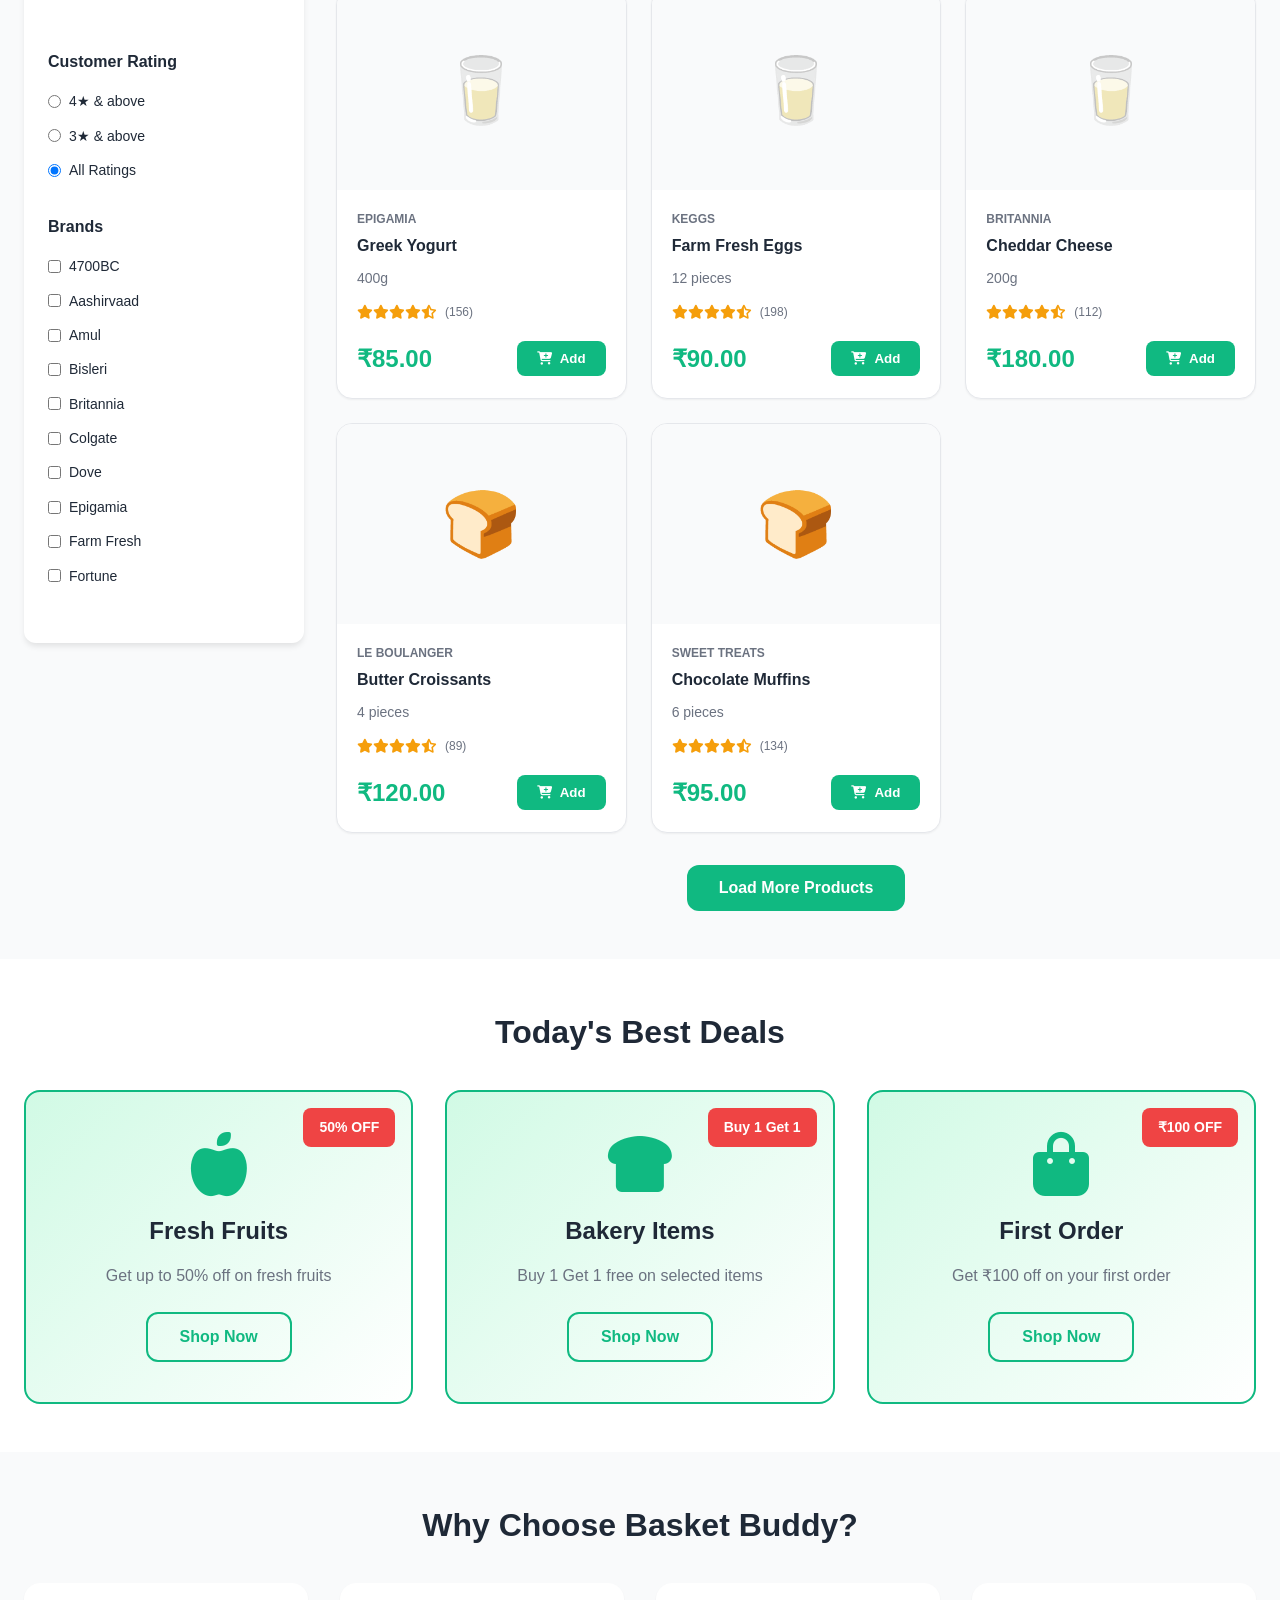
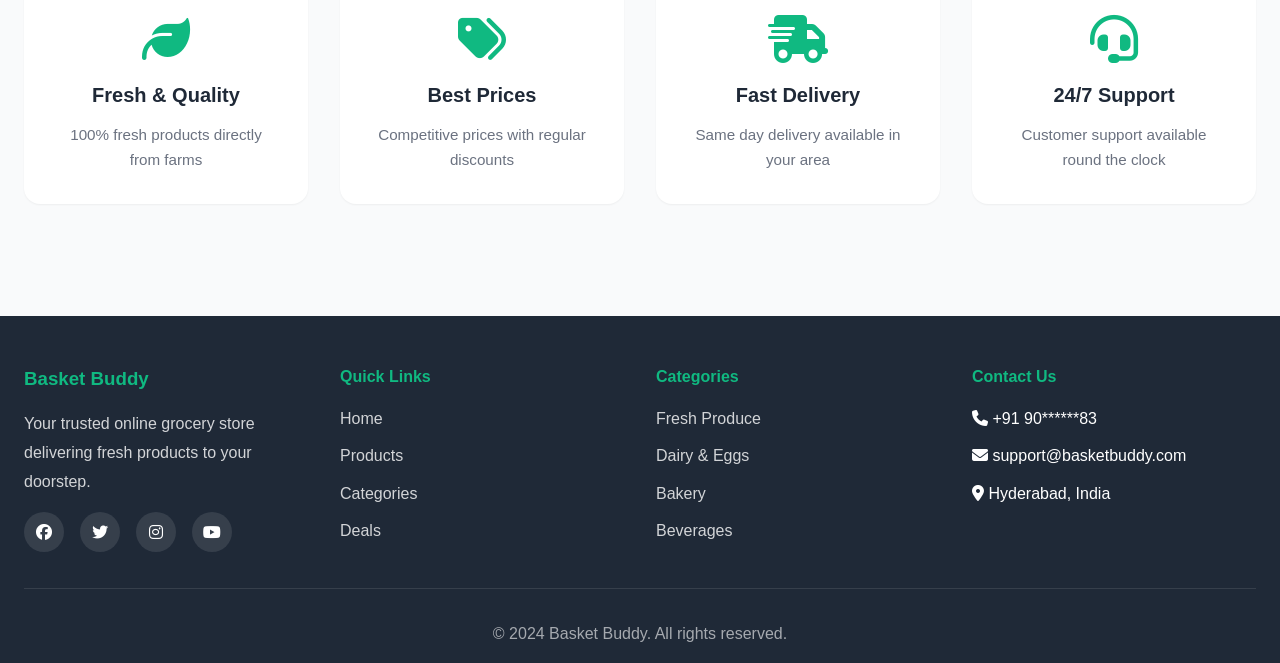
==== commit 2d3cdd44: "Updated images" ====
--- a/index.html
+++ b/index.html
@@ -118,7 +118,7 @@
                                 <button class="btn-primary">Shop Now</button>
                             </div>
                             <div class="banner-image">
-                                <i class="fas fa-shopping-basket" style="font-size: 8rem; color: var(--primary-color);"></i>
+                                <img src="images/products/groceries.png" alt="Fresh groceries delivered">
                             </div>
                         </div>
                     </div>
@@ -130,7 +130,7 @@
                                 <button class="btn-primary">Explore</button>
                             </div>
                             <div class="banner-image">
-                                <i class="fas fa-carrot" style="font-size: 8rem; color: #f59e0b;"></i>
+                                <img src="images/products/veg.jpg" alt="Farm fresh vegetables">
                             </div>
                         </div>
                     </div>
@@ -142,7 +142,7 @@
                                 <button class="btn-primary">Buy Now</button>
                             </div>
                             <div class="banner-image">
-                                <i class="fas fa-cheese" style="font-size: 8rem; color: #8b5cf6;"></i>
+                                <img src="images/products/dairy.jpg" alt="Premium dairy products">
                             </div>
                         </div>
                     </div>
@@ -188,7 +188,7 @@
             <h2 class="section-title">Shop by Category</h2>
             <div class="categories-grid" id="categoriesGrid">
                 <!-- Categories will be loaded dynamically -->
-                
+                <div class="category-card skeleton"></div>
                 <div class="category-card skeleton"></div>
                 <div class="category-card skeleton"></div>
                 <div class="category-card skeleton"></div>
--- a/css/style.css
+++ b/css/style.css
@@ -389,13 +389,20 @@
 .product-image {
     width: 100%;
     height: 200px;
-    object-fit: cover;
     background: var(--bg-light);
     display: flex;
     align-items: center;
     justify-content: center;
     font-size: 4rem;
     color: var(--primary-color);
+}
+
+.product-image img {
+    width: 100%;
+    height: 100%;
+    object-fit: contain;
+    display: block;
+    padding: 0.75rem;
 }
 
 .product-badge {
--- a/css/enhanced-features.css
+++ b/css/enhanced-features.css
@@ -95,8 +95,17 @@
     align-items: center;
     justify-content: space-between;
     background: linear-gradient(135deg, var(--primary-light) 0%, #fff 100%);
-    padding: 3rem 2rem;
+    gap: 2rem;
+    padding: 0 0 0 2rem;
     min-height: 300px;
+    overflow: hidden;
+}
+
+.banner-text {
+    position: relative;
+    z-index: 1;
+    flex: 1;
+    padding: 3rem 0;
 }
 
 .banner-text h2 {
@@ -112,7 +121,20 @@
 }
 
 .banner-image {
+    align-self: stretch;
+    width: clamp(280px, 42vw, 520px);
+    min-height: 300px;
     flex-shrink: 0;
+    overflow: hidden;
+    -webkit-mask-image: linear-gradient(90deg, transparent 0%, #000 16%, #000 88%, transparent 100%);
+    mask-image: linear-gradient(90deg, transparent 0%, #000 16%, #000 88%, transparent 100%);
+}
+
+.banner-image img {
+    width: 100%;
+    height: 100%;
+    object-fit: cover;
+    display: block;
 }
 
 .carousel-btn {
@@ -665,7 +687,20 @@
     .banner-content {
         flex-direction: column;
         text-align: center;
-        padding: 2rem 1rem;
+        gap: 1rem;
+        padding: 1.5rem 1rem 0;
+    }
+
+    .banner-text {
+        padding: 0;
+    }
+
+    .banner-image {
+        width: 100%;
+        min-height: 190px;
+        height: 190px;
+        -webkit-mask-image: linear-gradient(180deg, transparent 0%, #000 14%, #000 86%, transparent 100%);
+        mask-image: linear-gradient(180deg, transparent 0%, #000 14%, #000 86%, transparent 100%);
     }
     
     .banner-text h2 {
@@ -754,4 +789,4 @@
 
 .back-to-top:active {
     transform: translateY(-2px);
-}+}
